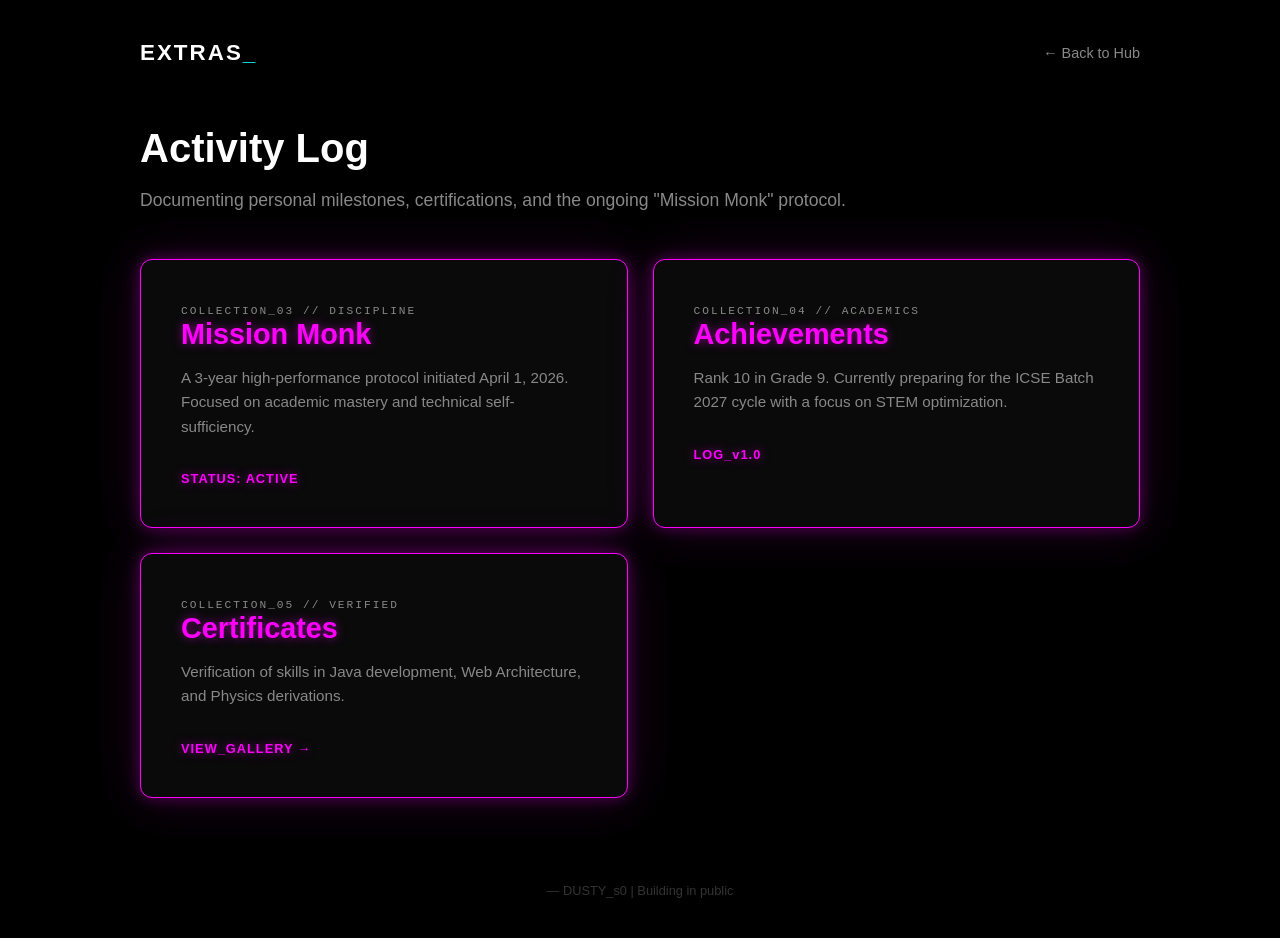
==== extras.html @ 6de9140e "Add extras.html for documenting personal milestones" ====
<!DOCTYPE html>
<html lang="en">
<head>
    <meta charset="UTF-8">
    <meta name="viewport" content="width=device-width, initial-scale=1.0">
    <title>Extras | DUSTY_s0</title>
    <link rel="stylesheet" href="style.css">
</head>
<body>
    <div class="container">
        <header class="main-header">
            <div class="logo-text">EXTRAS<span>_</span></div>
            <nav class="sub-nav">
                <a href="index.html" class="nav-item">← Back to Hub</a>
            </nav>
        </header>

        <section class="about-me">
            <h1>Activity Log</h1>
            <p class="about-text">
                Documenting personal milestones, certifications, and the ongoing "Mission Monk" protocol.
            </p>
        </section>

        <nav class="hub-grid">
            
            <div class="hub-box secondary-box">
                <div class="box-content">
                    <span class="box-meta">COLLECTION_03 // DISCIPLINE</span>
                    <h2>Mission Monk</h2>
                    <p>A 3-year high-performance protocol initiated April 1, 2026. Focused on academic mastery and technical self-sufficiency.</p>
                    <span class="box-icon">STATUS: ACTIVE</span>
                </div>
            </div>

            <div class="hub-box secondary-box">
                <div class="box-content">
                    <span class="box-meta">COLLECTION_04 // ACADEMICS</span>
                    <h2>Achievements</h2>
                    <p>Rank 10 in Grade 9. Currently preparing for the ICSE Batch 2027 cycle with a focus on STEM optimization.</p>
                    <span class="box-icon">LOG_v1.0</span>
                </div>
            </div>

            <div class="hub-box secondary-box">
                <div class="box-content">
                    <span class="box-meta">COLLECTION_05 // VERIFIED</span>
                    <h2>Certificates</h2>
                    <p>Verification of skills in Java development, Web Architecture, and Physics derivations.</p>
                    <span class="box-icon">VIEW_GALLERY →</span>
                </div>
            </div>

        </nav>

        <footer class="main-footer">
            <p>— DUSTY_s0 | Building in public</p>
        </footer>
    </div>
</body>
</html>
---- style.css ----
:root {
    --bg-dark: #000;
    --card-bg: #0a0a0a; /* Slightly lighter than pure black to show depth */
    --primary-glow: #00ffff; /* Cyan */
    --secondary-glow: #ff00ff; /* Magenta */
    --text-white: #ffffff;
    --text-dim: #888888;
}

* {
    margin: 0;
    padding: 0;
    box-sizing: border-box;
    font-family: 'Inter', 'Segoe UI', sans-serif;
}

body {
    background-color: var(--bg-dark);
    color: var(--text-white);
    display: flex;
    justify-content: center;
    min-height: 100vh;
    padding: 40px 20px;
}

.container {
    width: 100%;
    max-width: 1000px;
}

/* Header & Nav */
header {
    display: flex;
    justify-content: space-between;
    align-items: center;
    margin-bottom: 60px;
}

.logo-text {
    font-size: 1.4rem;
    font-weight: 900;
    letter-spacing: 2px;
}

.logo-text span { color: var(--primary-glow); }

.nav-item {
    text-decoration: none;
    color: var(--text-dim);
    font-size: 0.9rem;
    transition: 0.3s;
}

.nav-item:hover { color: var(--text-white); }

/* Typography */
.about-me { margin-bottom: 50px; }
.about-me h1 { font-size: 2.5rem; margin-bottom: 15px; }
.about-text { color: var(--text-dim); font-size: 1.1rem; line-height: 1.6; }

/* The Grid (The "Box" Layout) */
.hub-grid {
    display: grid;
    grid-template-columns: repeat(auto-fit, minmax(320px, 1fr));
    gap: 25px;
}

.hub-box {
    text-decoration: none;
    color: inherit;
    background: var(--card-bg);
    padding: 40px;
    border-radius: 12px;
    border: 1px solid #1a1a1a;
    transition: all 0.4s cubic-bezier(0.175, 0.885, 0.32, 1.275);
    display: flex;
    flex-direction: column;
}

.box-meta {
    font-size: 0.7rem;
    font-family: monospace;
    color: var(--text-dim);
    letter-spacing: 2px;
    margin-bottom: 15px;
}

.hub-box h2 {
    font-size: 1.8rem;
    margin-bottom: 15px;
}

.hub-box p {
    color: var(--text-dim);
    font-size: 0.95rem;
    line-height: 1.6;
    margin-bottom: 30px;
}

.box-icon {
    margin-top: auto;
    font-size: 0.8rem;
    font-weight: bold;
    letter-spacing: 1px;
}

/* Cyan Glow (Projects) */
.primary-box { 
    border-color: var(--primary-glow);
    /* Layer 1: Sharp inner glow | Layer 2: Soft outer bloom */
    box-shadow: 0 0 15px 
        rgba(0, 255, 255, 0.3), 0 0 50px 
        rgba(0, 255, 255, 0.15); 
    transform: translateY(-5px);
} 
.primary-box
.box-icon, .primary-box h2 { 
    color: var(--primary-glow);
    text-shadow: 0 0 10px rgba(0, 255, 255, 0.5); } 
/* Magenta Glow (Extras) */
.secondary-box { 
    border-color: var(--secondary-glow);
    /* Layer 1: Sharp inner glow | Layer 2: Soft outer bloom */
    box-shadow: 0 0 15px 
        rgba(255, 0, 255, 0.3), 0 0 50px 
        rgba(255, 0, 255, 0.15); transform: translateY(-5px);
} 
.secondary-box
.box-icon, .secondary-box h2 { 
    color: var(--secondary-glow); 
    text-shadow: 0 0 10px rgba(255, 0, 255, 0.5); }
/* Footer */
footer {
    margin-top: 80px;
    text-align: center;
    color: #333;
    font-size: 0.8rem;
}

/* Mobile Adjustments */
@media (max-width: 600px) {
    .hub-grid { grid-template-columns: 1fr; }
    .about-me h1 { font-size: 2rem; }
}
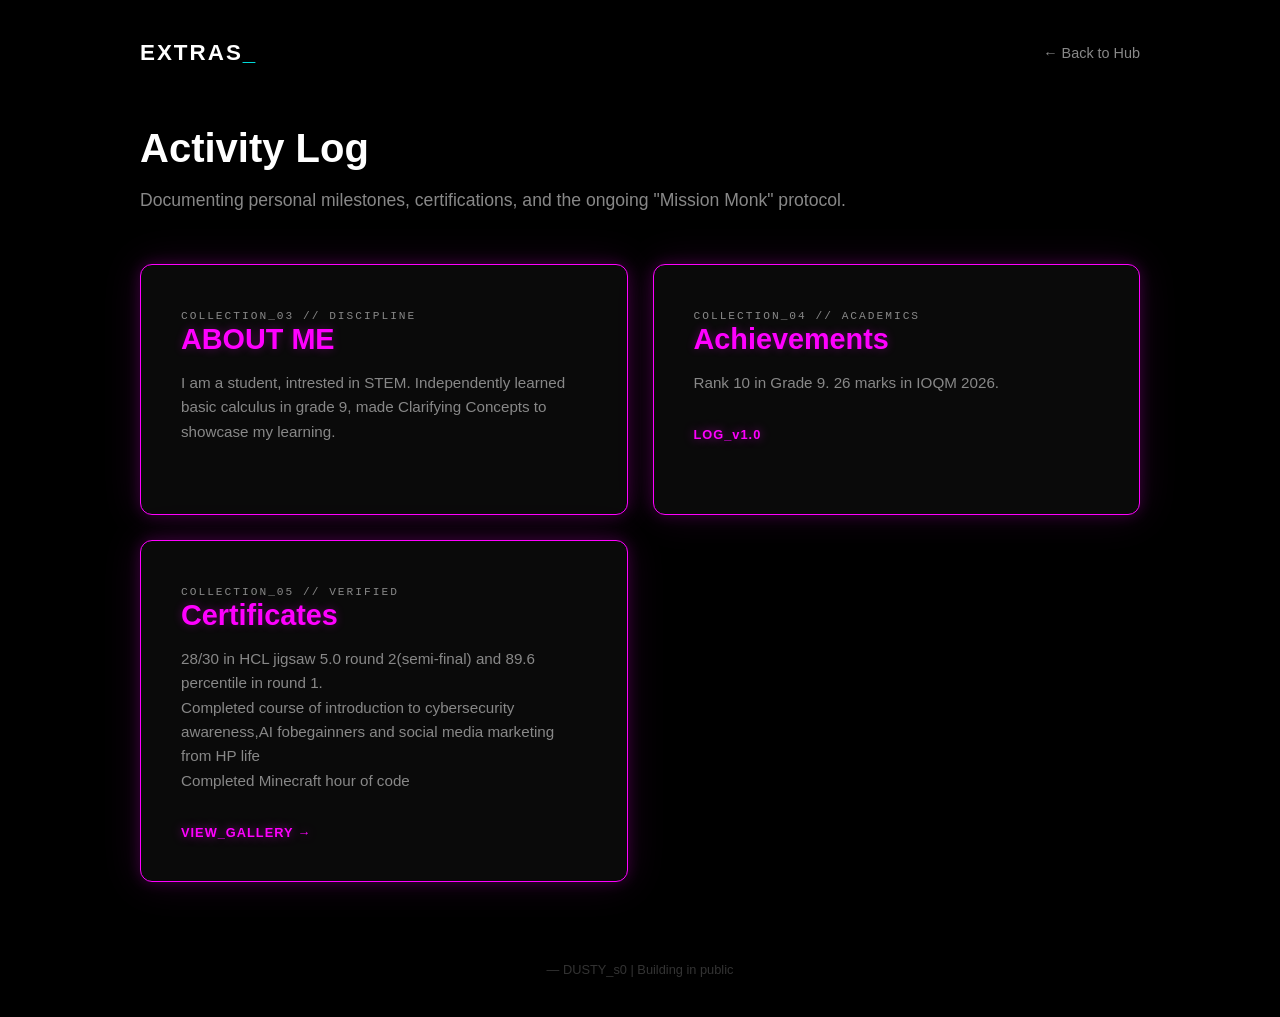
==== commit 4610a4ea: "Revise personal details and achievements section Updated personal information and achievements in ex" ====
--- a/extras.html
+++ b/extras.html
@@ -27,9 +27,9 @@
             <div class="hub-box secondary-box">
                 <div class="box-content">
                     <span class="box-meta">COLLECTION_03 // DISCIPLINE</span>
-                    <h2>Mission Monk</h2>
-                    <p>A 3-year high-performance protocol initiated April 1, 2026. Focused on academic mastery and technical self-sufficiency.</p>
-                    <span class="box-icon">STATUS: ACTIVE</span>
+                    <h2>ABOUT ME</h2>
+                    <p>I am a student, intrested in STEM. Independently learned basic calculus in grade 9, made Clarifying Concepts to showcase my learning.</p>
+                    <span class="box-icon"></span>
                 </div>
             </div>
 
@@ -37,7 +37,7 @@
                 <div class="box-content">
                     <span class="box-meta">COLLECTION_04 // ACADEMICS</span>
                     <h2>Achievements</h2>
-                    <p>Rank 10 in Grade 9. Currently preparing for the ICSE Batch 2027 cycle with a focus on STEM optimization.</p>
+                    <p>Rank 10 in Grade 9. 26 marks in IOQM 2026.</p>
                     <span class="box-icon">LOG_v1.0</span>
                 </div>
             </div>
@@ -46,7 +46,10 @@
                 <div class="box-content">
                     <span class="box-meta">COLLECTION_05 // VERIFIED</span>
                     <h2>Certificates</h2>
-                    <p>Verification of skills in Java development, Web Architecture, and Physics derivations.</p>
+                    <p>28/30 in HCL jigsaw 5.0 round 2(semi-final) and 89.6 percentile in round 1.<br>
+                        Completed course of introduction to cybersecurity awareness,AI fobegainners and social media marketing from HP life <br>
+                   Completed Minecraft hour of code
+                    <br></p>
                     <span class="box-icon">VIEW_GALLERY →</span>
                 </div>
             </div>
--- a/style.css
+++ b/style.css
@@ -142,3 +142,30 @@
     .hub-grid { grid-template-columns: 1fr; }
     .about-me h1 { font-size: 2rem; }
 }
+/* Ensure these are in your style.css for the "Always-On" Magenta effect */
+
+.secondary-box {
+    border-color: var(--secondary-glow);
+    box-shadow: 
+        0 0 15px rgba(255, 0, 255, 0.2), 
+        0 0 40px rgba(255, 0, 255, 0.1);
+    transform: translateY(0);
+    transition: all 0.3s ease;
+}
+
+.secondary-box h2 {
+    color: var(--secondary-glow);
+    text-shadow: 0 0 10px rgba(255, 0, 255, 0.3);
+}
+
+.secondary-box .box-icon {
+    color: var(--secondary-glow);
+}
+
+/* Hover effect for a little extra "pop" */
+.secondary-box:hover {
+    transform: translateY(-5px);
+    box-shadow: 
+        0 0 20px rgba(255, 0, 255, 0.4), 
+        0 0 60px rgba(255, 0, 255, 0.2);
+}
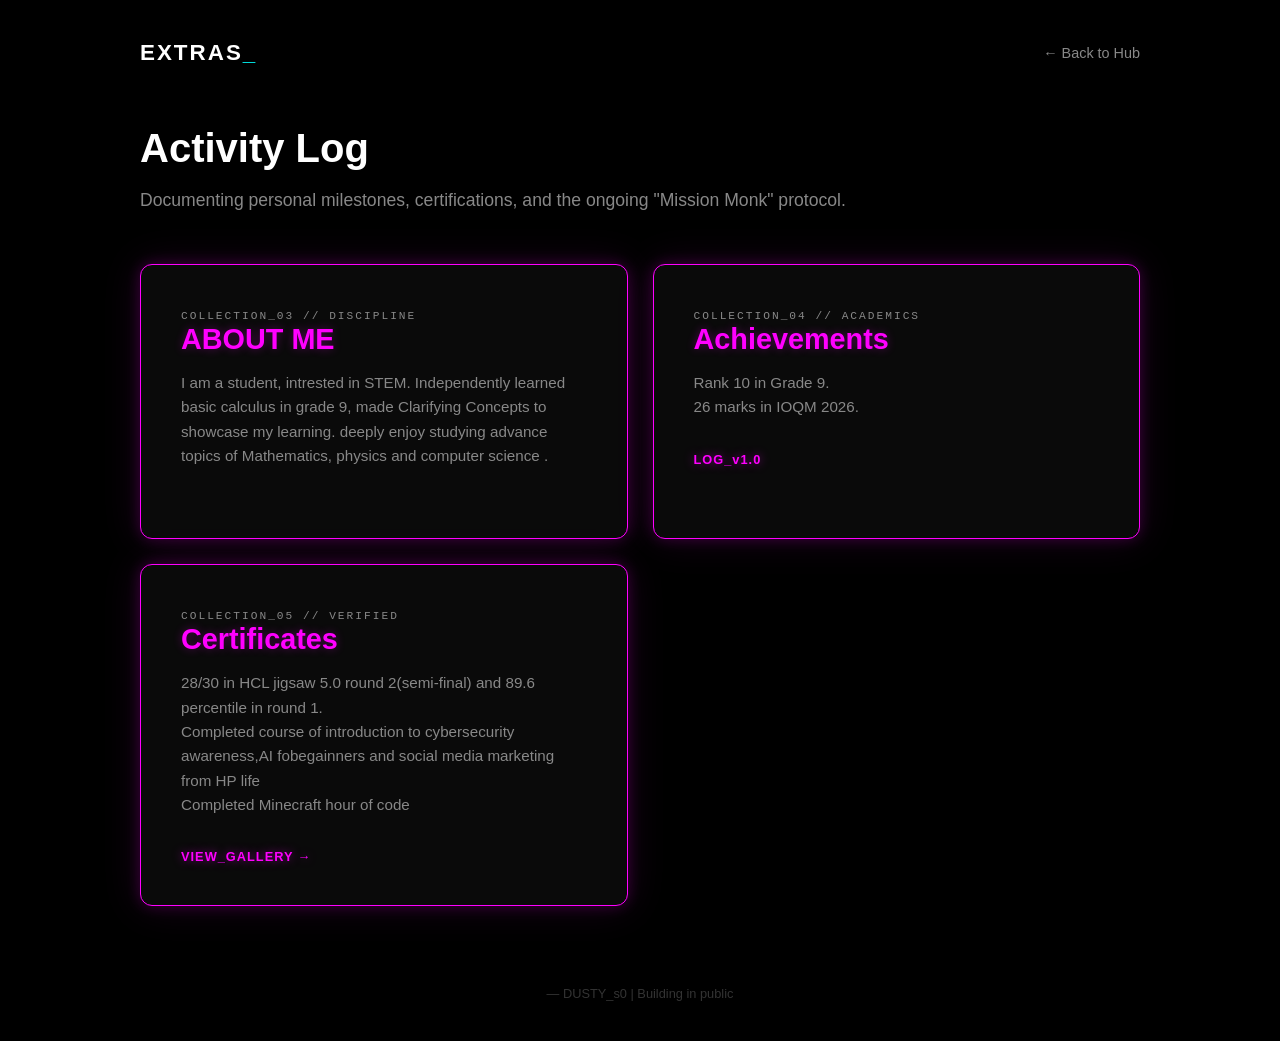
==== commit 00a99615: "Revise personal info and achievements in extras.html Updated personal description and achievements f" ====
--- a/extras.html
+++ b/extras.html
@@ -28,7 +28,9 @@
                 <div class="box-content">
                     <span class="box-meta">COLLECTION_03 // DISCIPLINE</span>
                     <h2>ABOUT ME</h2>
-                    <p>I am a student, intrested in STEM. Independently learned basic calculus in grade 9, made Clarifying Concepts to showcase my learning.</p>
+                    <p>I am a student, intrested in STEM. Independently learned basic calculus in grade 9, made Clarifying Concepts to showcase my learning.
+                    deeply enjoy studying advance topics of Mathematics, physics and computer science . 
+                    </p>
                     <span class="box-icon"></span>
                 </div>
             </div>
@@ -37,7 +39,8 @@
                 <div class="box-content">
                     <span class="box-meta">COLLECTION_04 // ACADEMICS</span>
                     <h2>Achievements</h2>
-                    <p>Rank 10 in Grade 9. 26 marks in IOQM 2026.</p>
+                    <p>Rank 10 in Grade 9. <br>
+                        26 marks in IOQM 2026.</p>
                     <span class="box-icon">LOG_v1.0</span>
                 </div>
             </div>
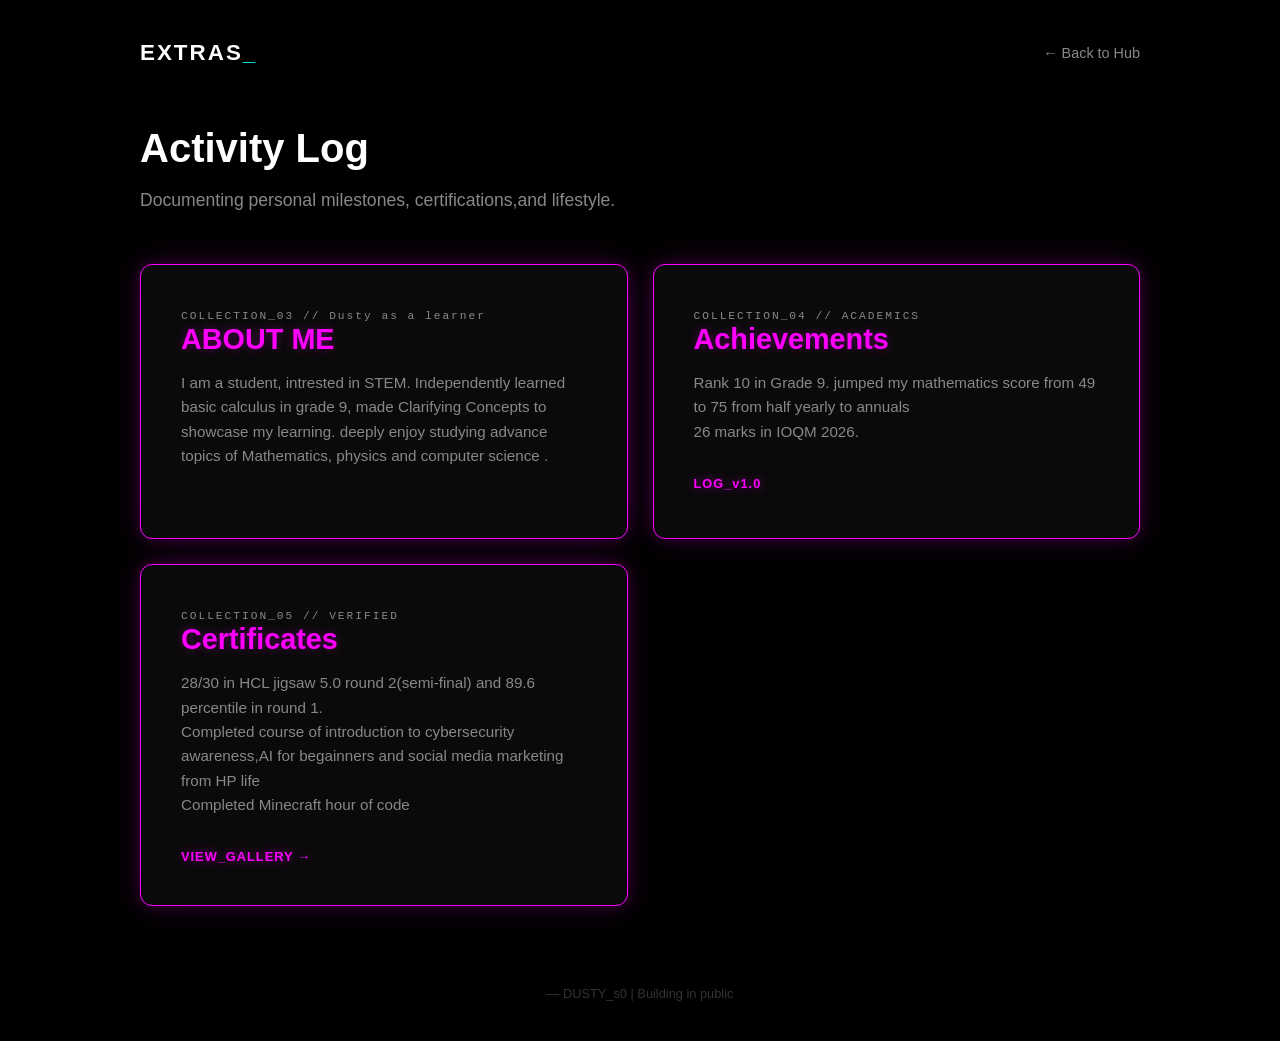
==== commit 689356f8: "Revise activity log and achievement descriptions Updated personal achievements and descriptions in t" ====
--- a/extras.html
+++ b/extras.html
@@ -18,7 +18,7 @@
         <section class="about-me">
             <h1>Activity Log</h1>
             <p class="about-text">
-                Documenting personal milestones, certifications, and the ongoing "Mission Monk" protocol.
+                Documenting personal milestones, certifications,and lifestyle.
             </p>
         </section>
 
@@ -26,7 +26,7 @@
             
             <div class="hub-box secondary-box">
                 <div class="box-content">
-                    <span class="box-meta">COLLECTION_03 // DISCIPLINE</span>
+                    <span class="box-meta">COLLECTION_03 // Dusty as a learner</span>
                     <h2>ABOUT ME</h2>
                     <p>I am a student, intrested in STEM. Independently learned basic calculus in grade 9, made Clarifying Concepts to showcase my learning.
                     deeply enjoy studying advance topics of Mathematics, physics and computer science . 
@@ -39,7 +39,7 @@
                 <div class="box-content">
                     <span class="box-meta">COLLECTION_04 // ACADEMICS</span>
                     <h2>Achievements</h2>
-                    <p>Rank 10 in Grade 9. <br>
+                    <p>Rank 10 in Grade 9. jumped my mathematics score from 49 to 75 from half yearly to annuals<br>
                         26 marks in IOQM 2026.</p>
                     <span class="box-icon">LOG_v1.0</span>
                 </div>
@@ -50,7 +50,7 @@
                     <span class="box-meta">COLLECTION_05 // VERIFIED</span>
                     <h2>Certificates</h2>
                     <p>28/30 in HCL jigsaw 5.0 round 2(semi-final) and 89.6 percentile in round 1.<br>
-                        Completed course of introduction to cybersecurity awareness,AI fobegainners and social media marketing from HP life <br>
+                        Completed course of introduction to cybersecurity awareness,AI for begainners and social media marketing from HP life <br>
                    Completed Minecraft hour of code
                     <br></p>
                     <span class="box-icon">VIEW_GALLERY →</span>
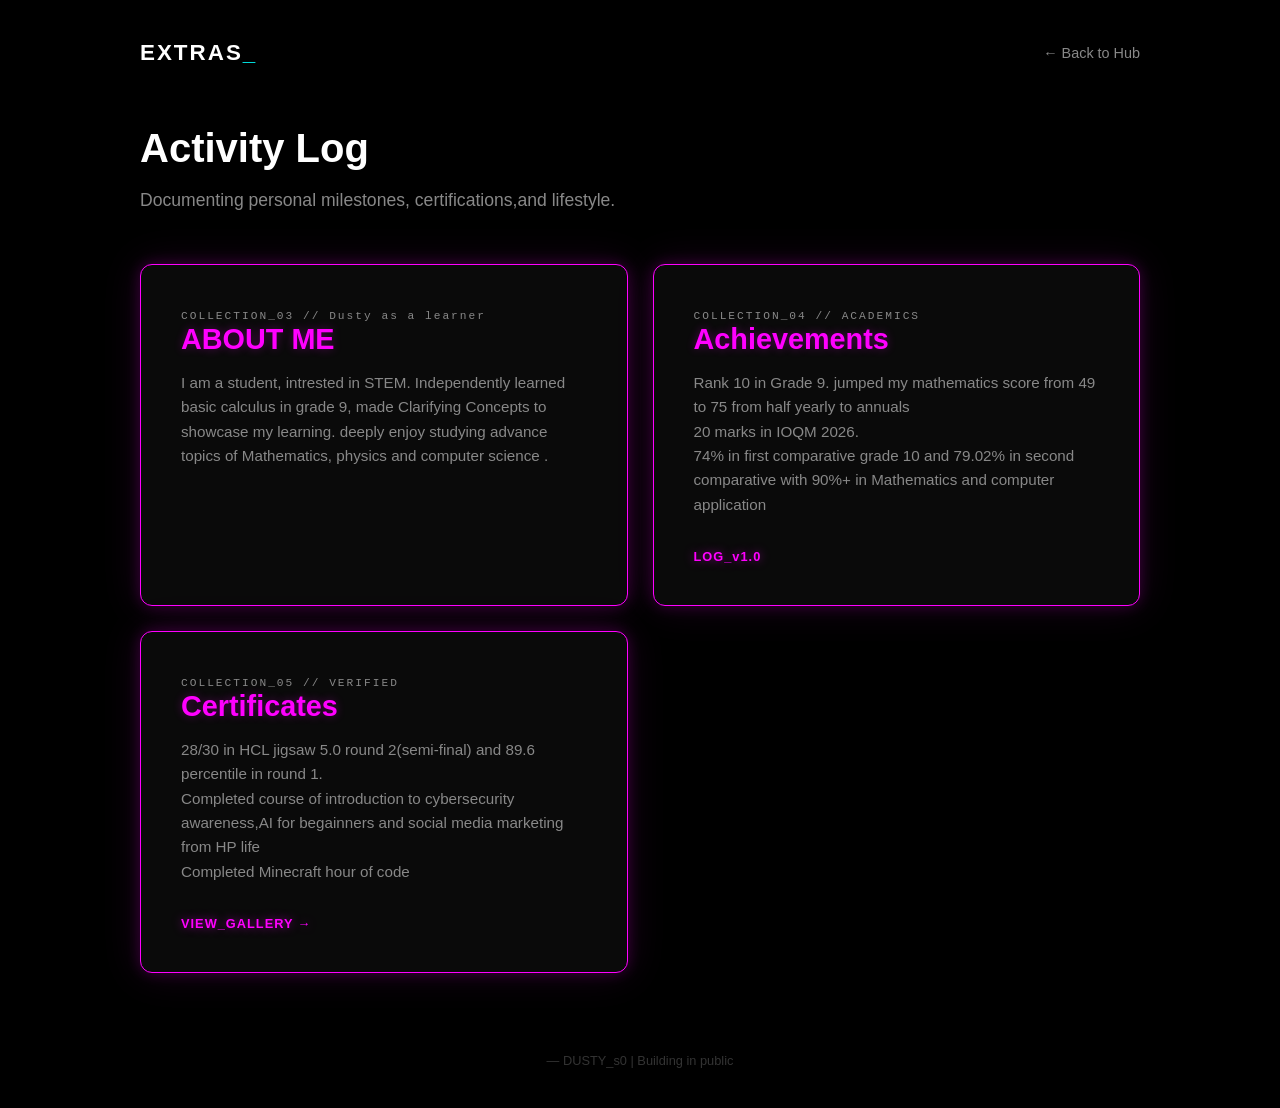
==== commit 65d92ac0: "Update achievements in extras.html Corrected the score in IOQM 2026 and added comparative grades." ====
--- a/extras.html
+++ b/extras.html
@@ -40,7 +40,8 @@
                     <span class="box-meta">COLLECTION_04 // ACADEMICS</span>
                     <h2>Achievements</h2>
                     <p>Rank 10 in Grade 9. jumped my mathematics score from 49 to 75 from half yearly to annuals<br>
-                        26 marks in IOQM 2026.</p>
+                        20 marks in IOQM 2026.</br>
+                    74% in first comparative grade 10 and 79.02% in second comparative with 90%+ in Mathematics and computer application              </p>
                     <span class="box-icon">LOG_v1.0</span>
                 </div>
             </div>
